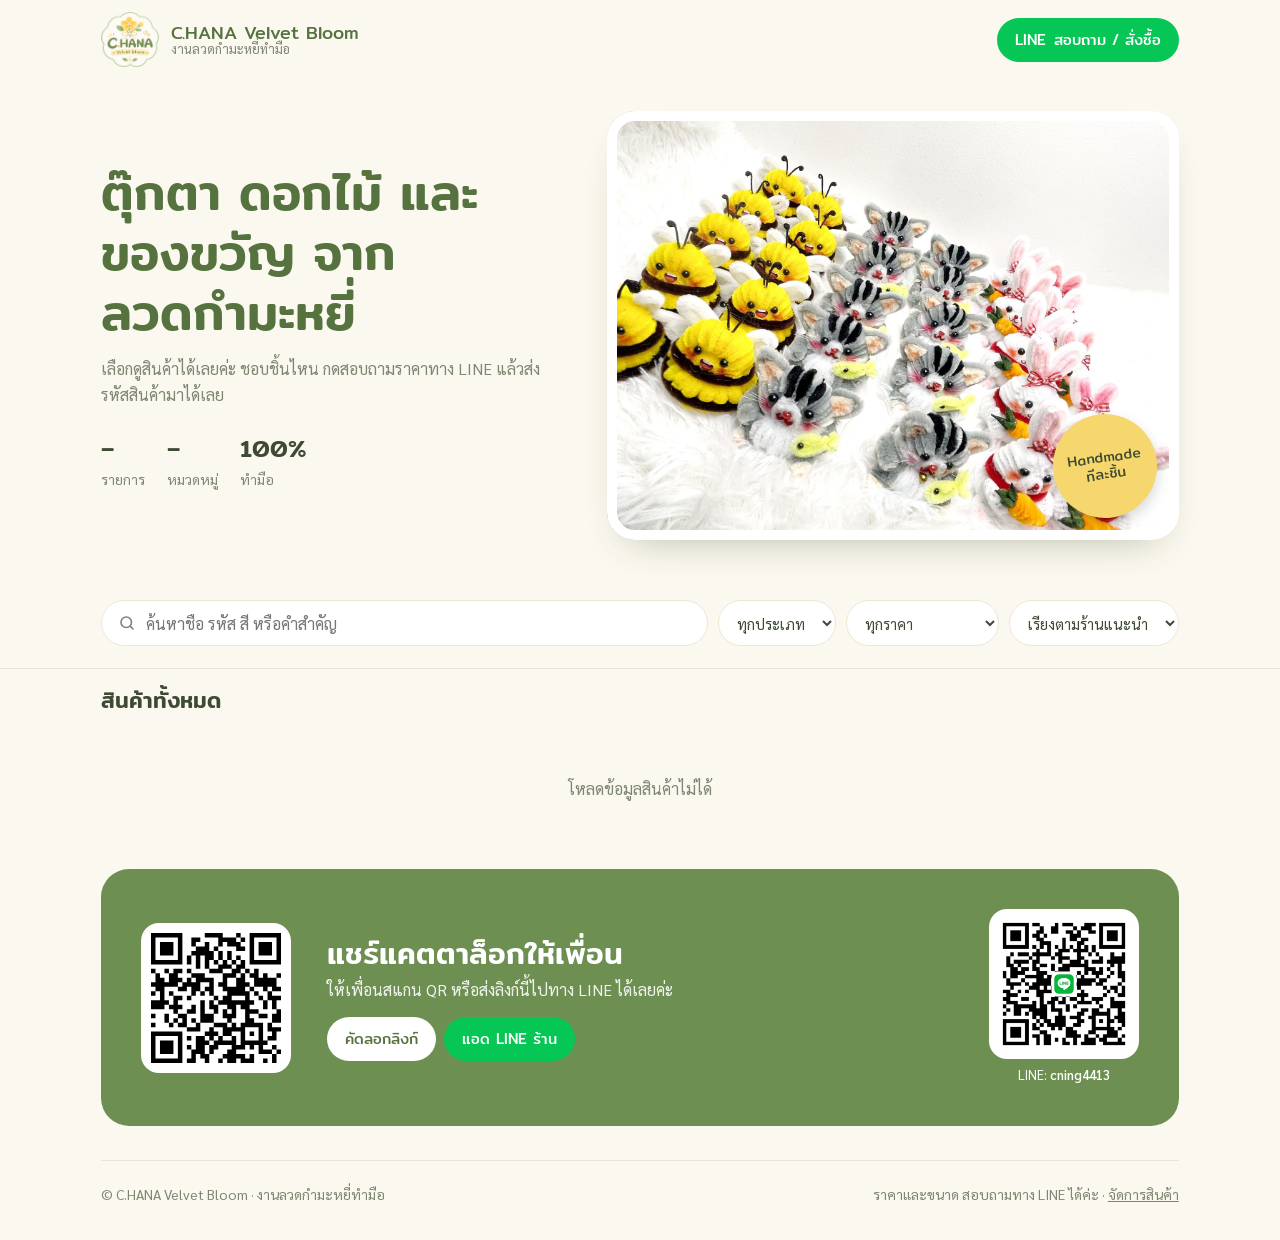
==== index.html @ e0026c67 "Add files via upload" ====
<!DOCTYPE html>
<html lang="th">
<head>
<meta charset="utf-8">
<meta name="viewport" content="width=device-width, initial-scale=1">
<title>C.HANA Velvet Bloom</title>
<meta name="description" content="แคตตาล็อกงานลวดกำมะหยี่ทำมือ ตุ๊กตา ดอกไม้ ของตกแต่ง และของขวัญ จาก C.HANA Velvet Bloom">
<meta property="og:title" content="C.HANA Velvet Bloom · Catalog">
<meta property="og:image" content="assets/hero.jpg">
<link rel="icon" href="assets/logo.png">
<link rel="stylesheet" href="assets/fonts.css">
<style>
/* VOICE: warm, gentle, handmade gift shop — soft and airy
   IDEA: a little gift-shop shelf card; each product is a tag-card
   PICTURE: real group photo of the dolls on fluffy white, framed like a shop window
   COLOUR+TYPE: sage green (logo) dominant, butter yellow accent, cream ground · Mitr + Sarabun
   LAYOUT: header, window hero, sticky search/filter bar, card grid, product sheet, share band */
:root{color-scheme:light dark;
 --bg:light-dark(#FBF8EF,#1b1f17);--card:light-dark(#fff,#252b20);--ink:light-dark(#3E4A33,#EEF1E6);--mute:light-dark(#7d8772,#a9b39d);
 --g:light-dark(#6E8F52,#9DBE7F);--gd:light-dark(#56733f,#b9d69c);--gl:light-dark(#E3ECD6,#2f3a27);--y:#F5D76E;--yl:light-dark(#FCF1C8,#4a4223);--line:light-dark(#ECE6D6,#343c2c)}
:root[data-theme=light]{color-scheme:light}:root[data-theme=dark]{color-scheme:dark}
*{box-sizing:border-box;min-width:0}
body{margin:0;background:var(--bg);color:var(--ink);font:16px/1.6 Sarabun,system-ui,sans-serif;overflow-x:clip}
h1,h2,h3,.m{font-family:Mitr,Sarabun,sans-serif;font-weight:500;line-height:1.2;margin:0}
a{color:inherit}
button,input,select{font:inherit;color:inherit}
.wrap{max-width:1180px;margin:0 auto;padding:0 max(4vw,16px)}
/* header */
header{display:flex;align-items:center;gap:12px;padding:12px 0}
header img{width:58px;height:auto}
header .nm{font-family:Mitr;font-size:18px;color:var(--gd);line-height:1.1}
header .nm small{display:block;font-family:Sarabun;font-size:13px;color:var(--mute)}
.btn{display:inline-flex;align-items:center;gap:8px;min-height:44px;padding:0 18px;border-radius:999px;border:0;cursor:pointer;text-decoration:none;font-family:Mitr;font-size:15px}
.btn.line{background:#06C755;color:#fff;margin-left:auto}
.btn.soft{background:var(--gl);color:var(--gd)}
.btn:focus-visible,input:focus-visible,select:focus-visible,.chip:focus-visible,.card:focus-visible{outline:3px solid var(--y);outline-offset:2px}
/* hero */
.hero{display:grid;grid-template-columns:minmax(0,1fr) minmax(0,1.25fr);gap:clamp(20px,4vw,48px);align-items:center;padding:clamp(12px,3vw,32px) 0 clamp(24px,4vw,48px)}
.hero h1{font-size:clamp(32px,4.6vw,50px);text-wrap:balance;color:var(--gd)}
.hero p{color:var(--mute);margin:14px 0 22px;max-width:34em}
.win{position:relative;border-radius:28px;overflow:hidden;aspect-ratio:4/3;background:var(--gl) url(assets/hero.jpg) center 55%/cover;box-shadow:0 18px 40px -24px rgba(60,80,40,.45)}
.win::after{content:"";position:absolute;inset:0;border:10px solid var(--card);border-radius:28px;pointer-events:none}
.stamp{position:absolute;right:22px;bottom:22px;background:var(--y);color:#3E4A33;border-radius:50%;width:104px;height:104px;display:grid;place-items:center;text-align:center;font-family:Mitr;font-size:14px;line-height:1.25;transform:rotate(-8deg);box-shadow:0 6px 14px rgba(0,0,0,.15)}
.stats{display:flex;gap:22px;flex-wrap:wrap;font-size:14px;color:var(--mute)}
.stats b{display:block;font-family:Mitr;font-size:24px;color:var(--ink);font-weight:500}
/* toolbar */
.bar{position:sticky;top:0;z-index:5;background:color-mix(in srgb,var(--bg) 92%,transparent);backdrop-filter:blur(8px);border-bottom:1px solid var(--line);padding:12px 0}
.bar .row{display:flex;gap:10px;flex-wrap:wrap;align-items:center}
.search{flex:1 1 260px;display:flex;align-items:center;gap:8px;background:var(--card);border:1px solid var(--line);border-radius:999px;padding:0 16px;min-height:46px}
.search input{border:0;background:none;outline:0;width:100%;font-size:16px}
select{min-height:46px;border-radius:999px;border:1px solid var(--line);background:var(--card);padding:0 14px;font-size:15px}
.chips{display:flex;gap:8px;overflow-x:auto;padding-top:10px;scrollbar-width:none}
.chip{flex:none;min-height:40px;padding:0 16px;border-radius:999px;border:1px solid var(--line);background:var(--card);cursor:pointer;font-family:Mitr;font-size:14px;white-space:nowrap}
.chip[aria-pressed=true]{background:var(--g);border-color:var(--g);color:#fff}
.chip small{opacity:.7;margin-left:4px}
/* grid */
main{padding:22px 0 40px}
.sec{display:flex;align-items:baseline;justify-content:space-between;gap:12px;margin:18px 0 14px}
.sec h2{font-size:22px}.sec span{color:var(--mute);font-size:14px}
.grid{display:grid;grid-template-columns:repeat(auto-fill,minmax(min(100%,180px),1fr));gap:18px}
.card{background:var(--card);border:1px solid var(--line);border-radius:20px;overflow:hidden;cursor:pointer;text-align:left;padding:0;display:flex;flex-direction:column;transition:transform .2s,box-shadow .2s}
.card:hover{transform:translateY(-3px);box-shadow:0 14px 28px -18px rgba(60,80,40,.5)}
.ph{position:relative;aspect-ratio:1;background:var(--gl) center/cover}
.tags{position:absolute;left:10px;top:10px;display:flex;gap:6px;flex-wrap:wrap}
.tag{background:var(--y);color:#3E4A33;font-family:Mitr;font-size:12px;padding:3px 10px;border-radius:999px}
.tag.featured{background:var(--g);color:#fff}.tag.custom{background:#fff;color:var(--gd)}
.cnt{position:absolute;right:10px;bottom:10px;background:rgba(0,0,0,.45);color:#fff;font-size:12px;padding:2px 8px;border-radius:999px}
.cb{padding:12px 14px 16px;display:flex;flex-direction:column;gap:2px;flex:1}
.cd{font-family:Mitr;font-size:12px;color:var(--g);letter-spacing:.04em}
.cb h3{font-size:16.5px}
.pr{margin-top:auto;padding-top:8px;font-family:Mitr;font-size:16px;color:var(--gd);white-space:nowrap}
.pr.ask{font-size:14px;color:var(--mute)}
.empty{grid-column:1/-1;text-align:center;padding:48px 16px;color:var(--mute)}
/* modal */
dialog{border:0;padding:0;border-radius:24px;max-width:min(920px,94vw);width:100%;max-height:92dvh;overflow:auto;overscroll-behavior:contain;background:var(--card);color:var(--ink)}
dialog::backdrop{background:rgba(30,40,25,.55)}
.sheet{display:grid;grid-template-columns:minmax(0,1.1fr) minmax(0,1fr)}
.gal{padding:16px}
.big{aspect-ratio:1;border-radius:16px;background:var(--gl) center/cover;touch-action:pan-y}
.thumbs{display:flex;gap:8px;margin-top:10px;overflow-x:auto}
.thumbs button{flex:none;width:64px;height:64px;border-radius:12px;border:2px solid transparent;background:center/cover;cursor:pointer;padding:0}
.thumbs button[aria-current=true]{border-color:var(--g)}
.info{padding:24px 24px 24px 8px;display:flex;flex-direction:column;gap:10px}
.info h2{font-size:clamp(22px,3vw,28px)}
.info .en{color:var(--mute);margin-top:-6px}
.info .big-pr{font-family:Mitr;font-size:24px;color:var(--gd)}
dl{display:grid;grid-template-columns:auto 1fr;gap:6px 14px;margin:4px 0;font-size:15px}
dt{color:var(--mute)}dd{margin:0}
.x{position:absolute;right:12px;top:12px;width:44px;height:44px;border-radius:50%;border:0;background:var(--card);box-shadow:0 2px 8px rgba(0,0,0,.15);cursor:pointer;font-size:22px;z-index:2}
.acts{display:flex;gap:8px;flex-wrap:wrap;margin-top:auto}
.toast{position:fixed;left:50%;bottom:24px;transform:translateX(-50%);background:var(--ink);color:var(--bg);padding:10px 18px;border-radius:999px;font-size:14px;opacity:0;transition:opacity .2s;pointer-events:none;z-index:50}
.toast.on{opacity:1}
/* share */
.share{background:var(--g);color:#fff;border-radius:28px;padding:clamp(22px,4vw,40px);display:grid;grid-template-columns:auto 1fr auto;gap:clamp(16px,3vw,36px);align-items:center;margin:20px 0 34px}
.share h2{font-size:clamp(22px,3vw,30px)}.share p{margin:6px 0 14px;opacity:.9}
.qr{background:#fff;border-radius:18px;padding:10px;width:150px;height:150px;display:grid;place-items:center}
.qr img,.qr canvas,.qr svg{width:130px;height:130px;display:block}
.share .qrl{text-align:center;font-size:13px}
.share .btn.soft{background:#fff;color:var(--gd)}
footer{border-top:1px solid var(--line);padding:22px 0 34px;color:var(--mute);font-size:14px;display:flex;justify-content:space-between;gap:12px;flex-wrap:wrap}
@media(max-width:760px){.sheet{grid-template-columns:1fr}.info{padding:4px 20px 22px}.share{grid-template-columns:1fr;text-align:center}.qr{margin:0 auto}}
@media(max-width:600px){.grid{grid-template-columns:repeat(2,minmax(0,1fr));gap:10px}.cb{padding:10px 10px 12px}.cb h3{font-size:14.5px}.pr{font-size:14px}.pr.ask{font-size:12.5px}.bar .row{display:grid;grid-template-columns:repeat(3,minmax(0,1fr));gap:8px}.search{grid-column:1/-1}select{font-size:14px;padding:0 8px;min-height:42px}.hero{grid-template-columns:1fr}.hero .win{order:-1}header .nm small{display:none}.btn.line span{display:none}.stamp{width:84px;height:84px;font-size:12px}}
@media(prefers-reduced-motion:reduce){.card{transition:none}.card:hover{transform:none}}
</style>
</head>
<body>
<div class="wrap">
  <header>
    <img src="assets/logo.png" alt="โลโก้ C.HANA Velvet Bloom">
    <div class="nm">C.HANA Velvet Bloom<small>งานลวดกำมะหยี่ทำมือ</small></div>
    <a class="btn line" id="lineTop" href="#" target="_blank" rel="noopener">LINE <span>สอบถาม / สั่งซื้อ</span></a>
  </header>
  <section class="hero">
    <div>
      <h1>ตุ๊กตา ดอกไม้ และของขวัญ จากลวดกำมะหยี่</h1>
      <p>เลือกดูสินค้าได้เลยค่ะ ชอบชิ้นไหน กดสอบถามราคาทาง LINE แล้วส่งรหัสสินค้ามาได้เลย</p>
      <div class="stats"><div><b id="stCount">–</b>รายการ</div><div><b id="stCat">–</b>หมวดหมู่</div><div><b>100%</b>ทำมือ</div></div>
    </div>
    <div class="win" role="img" aria-label="ตุ๊กตาลวดกำมะหยี่ของร้าน วางรวมกันบนพรมขนนุ่ม"><div class="stamp">Handmade<br>ทีละชิ้น</div></div>
  </section>
</div>

<div class="bar"><div class="wrap">
  <div class="row">
    <label class="search"><svg width="18" height="18" viewBox="0 0 24 24" fill="none" stroke="currentColor" stroke-width="2.2" stroke-linecap="round" aria-hidden="true" style="flex:none;color:var(--mute)"><circle cx="11" cy="11" r="7"/><path d="m20 20-3.5-3.5"/></svg><input id="q" type="search" placeholder="ค้นหาชื่อ รหัส สี หรือคำสำคัญ" aria-label="ค้นหาสินค้า"></label>
    <select id="flag" aria-label="ประเภท"><option value="">ทุกประเภท</option><option value="new">มาใหม่</option><option value="featured">แนะนำ</option><option value="custom">สั่งทำได้</option></select>
    <select id="price" aria-label="ช่วงราคา"><option value="">ทุกราคา</option><option value="0-299">ต่ำกว่า 300 บาท</option><option value="300-799">300–799 บาท</option><option value="800-1999">800–1,999 บาท</option><option value="2000-">2,000 บาทขึ้นไป</option></select>
    <select id="sort" aria-label="เรียงลำดับ"><option value="">เรียงตามร้านแนะนำ</option><option value="pa">ราคา น้อย → มาก</option><option value="pd">ราคา มาก → น้อย</option><option value="name">ชื่อ ก–ฮ</option></select>
  </div>
  <div class="chips" id="chips" role="toolbar" aria-label="หมวดหมู่"></div>
</div></div>

<main class="wrap">
  <div class="sec"><h2 id="secT">สินค้าทั้งหมด</h2><span id="secN"></span></div>
  <div class="grid" id="grid"><div class="empty">กำลังโหลดสินค้า…</div></div>

  <section class="share" aria-label="แชร์แคตตาล็อก">
    <div class="qr" id="qrBox" aria-label="QR Code ของแคตตาล็อกนี้"></div>
    <div>
      <h2>แชร์แคตตาล็อกให้เพื่อน</h2>
      <p>ให้เพื่อนสแกน QR หรือส่งลิงก์นี้ไปทาง LINE ได้เลยค่ะ</p>
      <div class="acts"><button class="btn soft" id="copyLink">คัดลอกลิงก์</button><a class="btn line" id="lineBottom" href="#" target="_blank" rel="noopener" style="margin:0">แอด LINE ร้าน</a></div>
    </div>
    <div class="qrl"><div class="qr"><img src="assets/line-qr.png" alt="QR LINE ของร้าน"></div><div style="margin-top:6px">LINE: <b id="lid"></b></div></div>
  </section>
</main>

<div class="wrap"><footer><span>© C.HANA Velvet Bloom · งานลวดกำมะหยี่ทำมือ</span><span>ราคาและขนาด สอบถามทาง LINE ได้ค่ะ · <a href="admin.html" style="color:var(--mute)">จัดการสินค้า</a></span></footer></div>

<dialog id="dlg" aria-label="รายละเอียดสินค้า"><button class="x" id="dx" aria-label="ปิด">×</button><div id="dbody"></div></dialog>
<div class="toast" id="toast" role="status"></div>

<script src="assets/qrcode.js"></script>
<script src="assets/common.js"></script>
<script>
{
const $ = s => document.querySelector(s);
let all = [], cat = '';
const st = { q: '', flag: '', price: '', sort: '' };
const img = f => SHOP.imageDir + encodeURIComponent(f);
const money = p => p.priceNum ? '฿' + p.priceNum.toLocaleString('th-TH') : '';
['lineTop', 'lineBottom'].forEach(id => $('#' + id).href = SHOP.lineUrl);
$('#lid').textContent = SHOP.lineId;

function toast(t) { const e = $('#toast'); e.textContent = t; e.classList.add('on'); clearTimeout(toast.t); toast.t = setTimeout(() => e.classList.remove('on'), 1800); }
async function copy(t, msg) { try { await navigator.clipboard.writeText(t); toast(msg); } catch (e) { toast('คัดลอกไม่ได้ ลองกดค้างที่ลิงก์แทนนะคะ'); } }

function chips() {
  const cats = [...new Set(all.map(p => p.category).filter(Boolean))];
  $('#stCat').textContent = cats.length; $('#stCount').textContent = all.length;
  const n = c => all.filter(p => !c || p.category === c).length;
  $('#chips').innerHTML = ['', ...cats].map(c => `<button class="chip" data-c="${esc(c)}" aria-pressed="${c === cat}">${c ? esc(c) : 'ทั้งหมด'}<small>${n(c)}</small></button>`).join('');
}
function list() {
  const q = st.q.toLowerCase().trim();
  let r = all.filter(p => (!cat || p.category === cat) && (!st.flag || p.flagList.includes(st.flag)));
  if (q) r = r.filter(p => [p.code, p.name, p.name_en, p.category, p.colors, p.materials, p.description].join(' ').toLowerCase().includes(q));
  if (st.price) { const [a, b] = st.price.split('-').map(Number); r = r.filter(p => p.priceNum && p.priceNum >= a && (!b || p.priceNum <= b)); }
  if (st.sort === 'pa') r.sort((a, b) => (a.priceNum || 1e9) - (b.priceNum || 1e9));
  if (st.sort === 'pd') r.sort((a, b) => b.priceNum - a.priceNum);
  if (st.sort === 'name') r.sort((a, b) => a.name.localeCompare(b.name, 'th'));
  return r;
}
function render() {
  const r = list();
  $('#secT').textContent = cat || 'สินค้าทั้งหมด';
  $('#secN').textContent = r.length + ' รายการ';
  $('#grid').innerHTML = r.length ? r.map(p => `
    <button class="card" data-code="${esc(p.code)}" aria-label="${esc(p.name)}">
      <div class="ph" style="background-image:url('${p.imgs[0] ? img(p.imgs[0]) : 'assets/logo.png'}')">
        <div class="tags">${p.flagList.map(f => FLAG_LABEL[f] ? `<span class="tag ${f}">${FLAG_LABEL[f]}</span>` : '').join('')}</div>
        ${p.imgs.length > 1 ? `<span class="cnt">${p.imgs.length} รูป</span>` : ''}
      </div>
      <div class="cb"><span class="cd">${esc(p.code)}</span><h3>${esc(p.name)}</h3>
      ${money(p) ? `<span class="pr">${money(p)}</span>` : `<span class="pr ask">สอบถามราคาทาง LINE</span>`}</div>
    </button>`).join('') : `<div class="empty">ไม่พบสินค้าที่ค้นหา ลองคำอื่น หรือกด “ทั้งหมด” ดูนะคะ</div>`;
}
function openP(code, push = true) {
  const p = all.find(x => x.code === code); if (!p) return;
  let i = 0;
  const body = $('#dbody');
  const draw = () => {
    body.innerHTML = `<div class="sheet">
      <div class="gal"><div class="big" id="big" style="background-image:url('${p.imgs[i] ? img(p.imgs[i]) : 'assets/logo.png'}')" role="img" aria-label="${esc(p.name)} รูปที่ ${i + 1}"></div>
        ${p.imgs.length > 1 ? `<div class="thumbs">${p.imgs.map((f, k) => `<button data-i="${k}" aria-current="${k === i}" aria-label="ดูรูปที่ ${k + 1}" style="background-image:url('${img(f)}')"></button>`).join('')}</div>` : ''}</div>
      <div class="info">
        <span class="cd">${esc(p.code)} · ${esc(p.category)}</span>
        <h2>${esc(p.name)}</h2>${p.name_en ? `<div class="en">${esc(p.name_en)}</div>` : ''}
        <div class="tags" style="position:static">${p.flagList.map(f => FLAG_LABEL[f] ? `<span class="tag ${f}">${FLAG_LABEL[f]}</span>` : '').join('')}</div>
        <div class="big-pr">${money(p) || '<span style="font-size:17px;color:var(--mute)">ราคา สอบถามทาง LINE</span>'}</div>
        <p style="margin:0">${esc(p.description)}</p>
        <dl>${[['ขนาด', p.size || 'สอบถามทาง LINE'], ['สี', p.colors], ['วัสดุ', p.materials]].filter(x => x[1]).map(x => `<dt>${x[0]}</dt><dd>${esc(x[1])}</dd>`).join('')}</dl>
        <div class="acts"><a class="btn line" style="margin:0" href="${SHOP.lineUrl}" target="_blank" rel="noopener">สอบถามทาง LINE</a><button class="btn soft" id="cc">คัดลอกรหัส ${esc(p.code)}</button></div>
        <small style="color:var(--mute)">ส่งรหัสสินค้าทาง LINE (ID: ${esc(SHOP.lineId)}) จะได้คำตอบเร็วขึ้นค่ะ</small>
      </div></div>`;
    body.querySelectorAll('.thumbs button').forEach(b => b.onclick = () => { i = +b.dataset.i; draw(); });
    $('#cc').onclick = () => copy(`สนใจสินค้า ${p.code} ${p.name}`, 'คัดลอกแล้ว นำไปวางในแชท LINE ได้เลย');
    let x0 = null; const big = $('#big');
    big.addEventListener('touchstart', e => x0 = e.touches[0].clientX, { passive: true });
    big.addEventListener('touchend', e => { if (x0 == null || p.imgs.length < 2) return; const dx = e.changedTouches[0].clientX - x0; if (Math.abs(dx) > 40) { i = (i + (dx < 0 ? 1 : -1) + p.imgs.length) % p.imgs.length; draw(); } x0 = null; });
  };
  draw();
  if (!$('#dlg').open) $('#dlg').showModal();
  if (push) location.hash = 'p-' + p.code;
}
function closeP() { $('#dlg').close(); }
$('#dlg').addEventListener('close', () => { if (location.hash.startsWith('#p-')) history.replaceState(null, '', location.pathname + location.search); });
$('#dx').onclick = closeP;
$('#dlg').addEventListener('click', e => { if (e.target.id === 'dlg') closeP(); });
$('#grid').addEventListener('click', e => { const c = e.target.closest('.card'); if (c) openP(c.dataset.code); });
$('#chips').addEventListener('click', e => { const c = e.target.closest('.chip'); if (!c) return; cat = c.dataset.c; chips(); render(); });
['q', 'flag', 'price', 'sort'].forEach(k => $('#' + k).addEventListener('input', e => { st[k] = e.target.value; render(); }));
window.addEventListener('hashchange', () => { const h = location.hash; if (h.startsWith('#p-')) openP(h.slice(3), false); else if ($('#dlg').open) closeP(); });

function siteUrl() { return location.href.split('#')[0]; }
$('#copyLink').onclick = () => copy(siteUrl(), 'คัดลอกลิงก์แล้ว');
function qr() {
  if (typeof qrcode !== 'function') { $('#qrBox').textContent = 'QR'; return; }
  const q = qrcode(0, 'M'); q.addData(siteUrl()); q.make();
  $('#qrBox').innerHTML = q.createSvgTag({ cellSize: 4, margin: 0, scalable: true });
}

loadProducts().then(ps => {
  all = ps.filter(p => !p.hidden && p.code && p.name);
  chips(); render(); qr();
  if (location.hash.startsWith('#p-')) openP(location.hash.slice(3), false);
}).catch(e => { $('#grid').innerHTML = `<div class="empty">${esc(e.message)}</div>`; qr(); });
}
</script>
</body>
</html>
---- assets/fonts.css ----
@font-face{font-family:Mitr;font-weight:400;font-display:swap;src:url(fonts/mitr-thai-400-normal.woff2) format("woff2");unicode-range:U+0E00-0E7F,U+200C-200D}
@font-face{font-family:Mitr;font-weight:400;font-display:swap;src:url(fonts/mitr-latin-400-normal.woff2) format("woff2");unicode-range:U+0000-00FF,U+2000-206F,U+20AC,U+2122}
@font-face{font-family:Mitr;font-weight:500;font-display:swap;src:url(fonts/mitr-thai-500-normal.woff2) format("woff2");unicode-range:U+0E00-0E7F,U+200C-200D}
@font-face{font-family:Mitr;font-weight:500;font-display:swap;src:url(fonts/mitr-latin-500-normal.woff2) format("woff2");unicode-range:U+0000-00FF,U+2000-206F,U+20AC,U+2122}
@font-face{font-family:Sarabun;font-weight:400;font-display:swap;src:url(fonts/sarabun-thai-400-normal.woff2) format("woff2");unicode-range:U+0E00-0E7F,U+200C-200D}
@font-face{font-family:Sarabun;font-weight:400;font-display:swap;src:url(fonts/sarabun-latin-400-normal.woff2) format("woff2");unicode-range:U+0000-00FF,U+2000-206F,U+20AC,U+2122}
@font-face{font-family:Sarabun;font-weight:600;font-display:swap;src:url(fonts/sarabun-thai-600-normal.woff2) format("woff2");unicode-range:U+0E00-0E7F,U+200C-200D}
@font-face{font-family:Sarabun;font-weight:600;font-display:swap;src:url(fonts/sarabun-latin-600-normal.woff2) format("woff2");unicode-range:U+0000-00FF,U+2000-206F,U+20AC,U+2122}
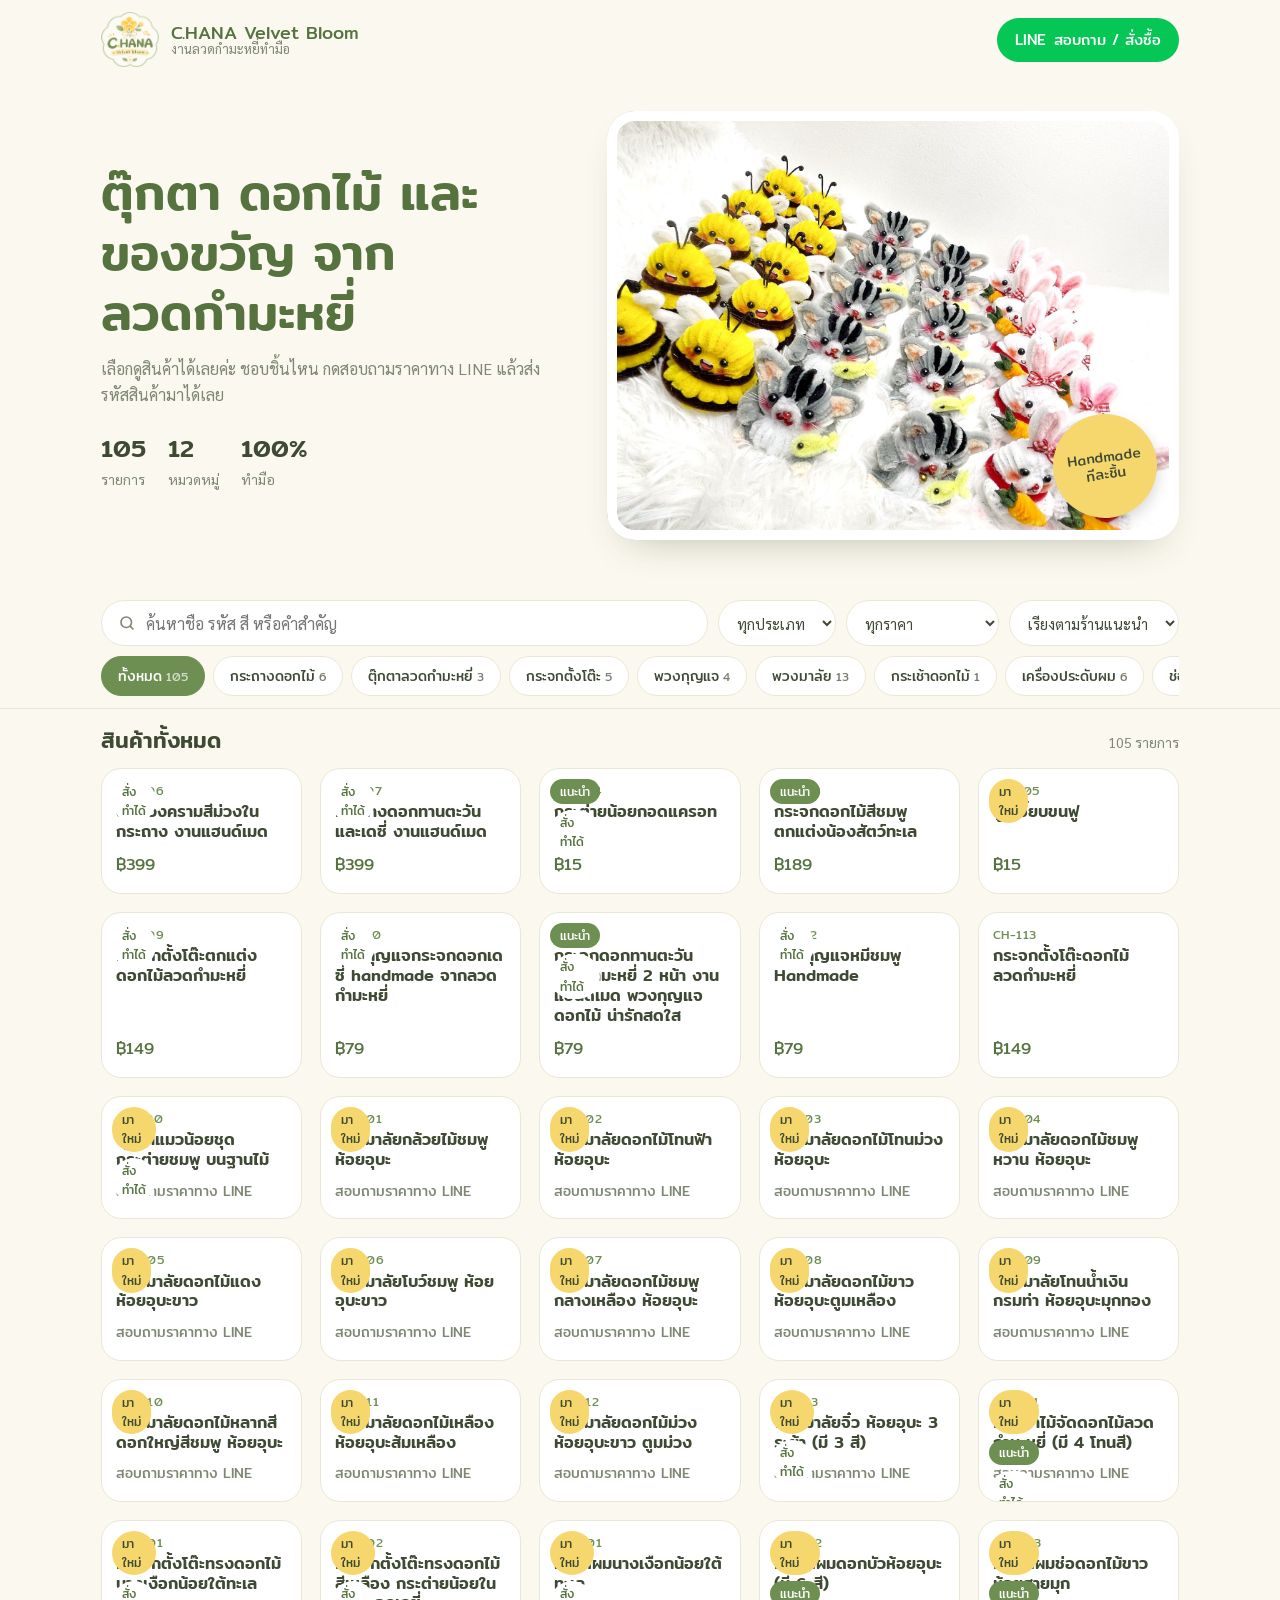
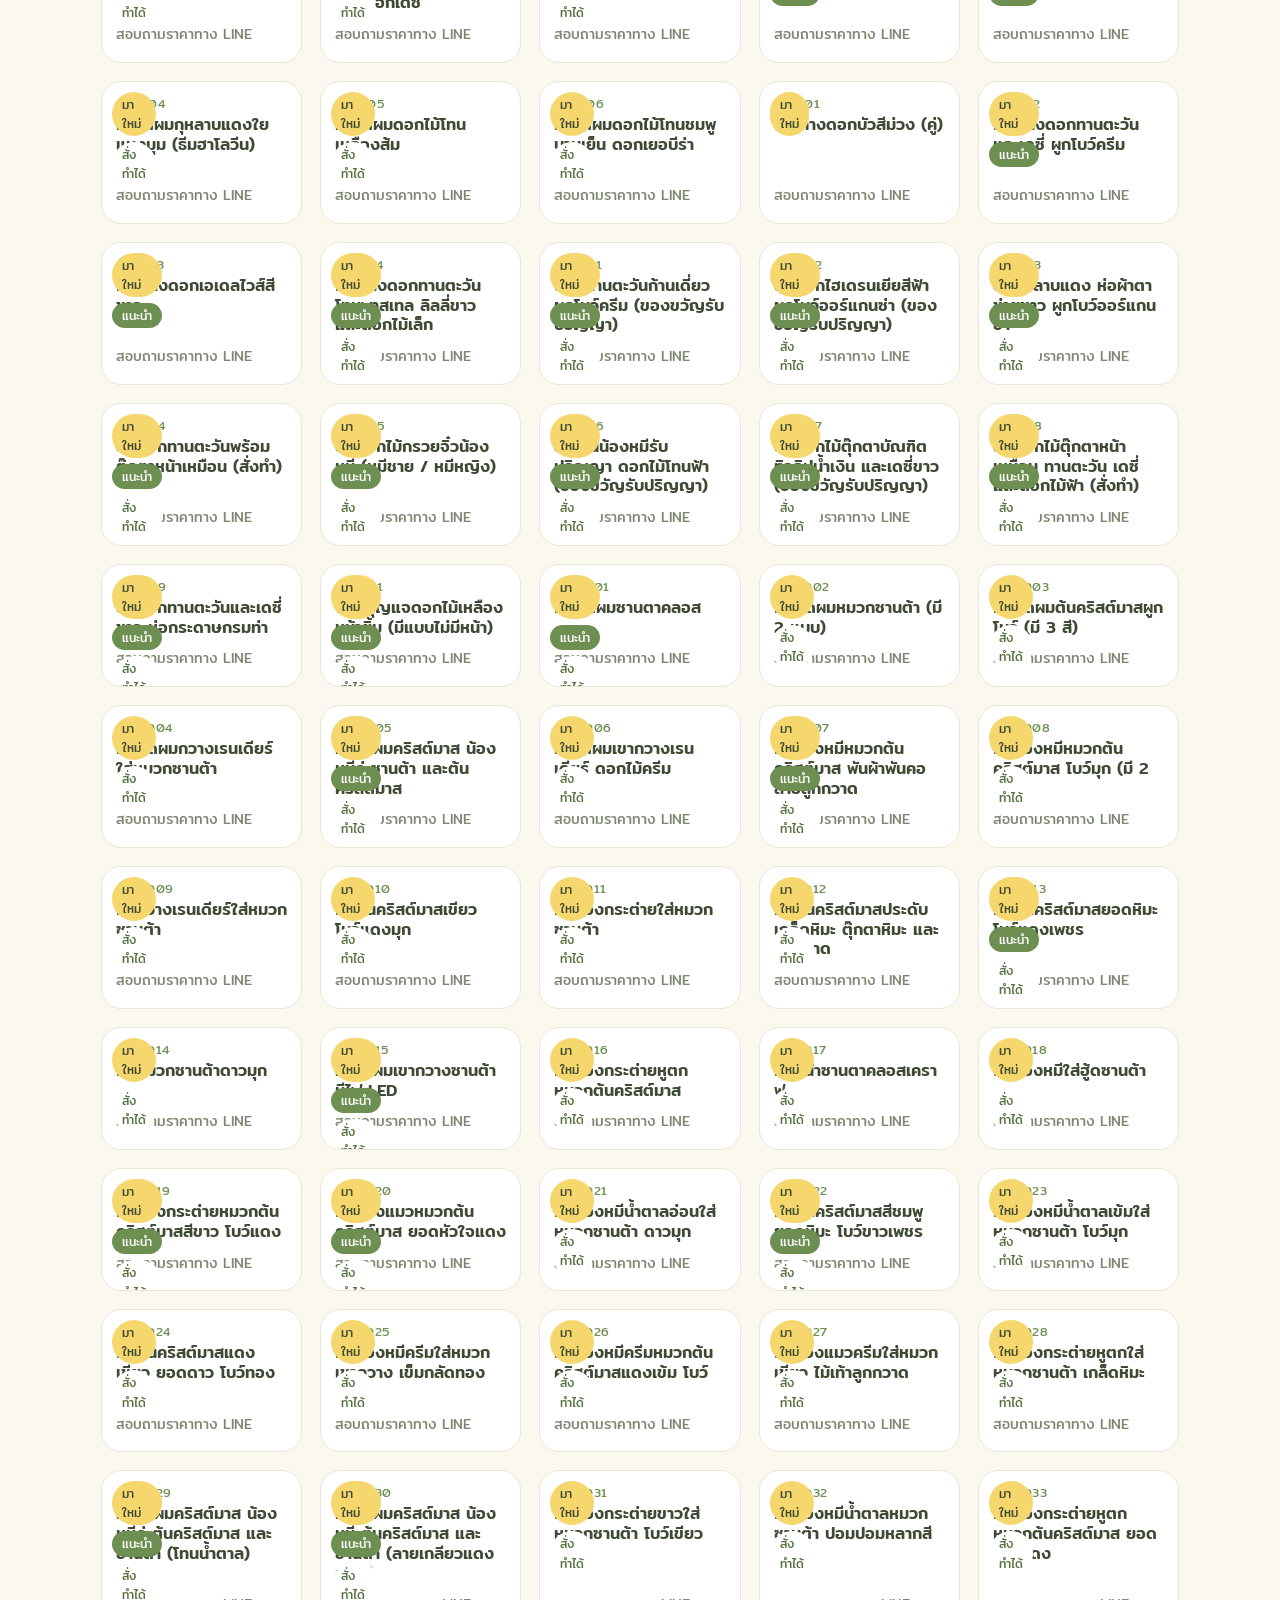
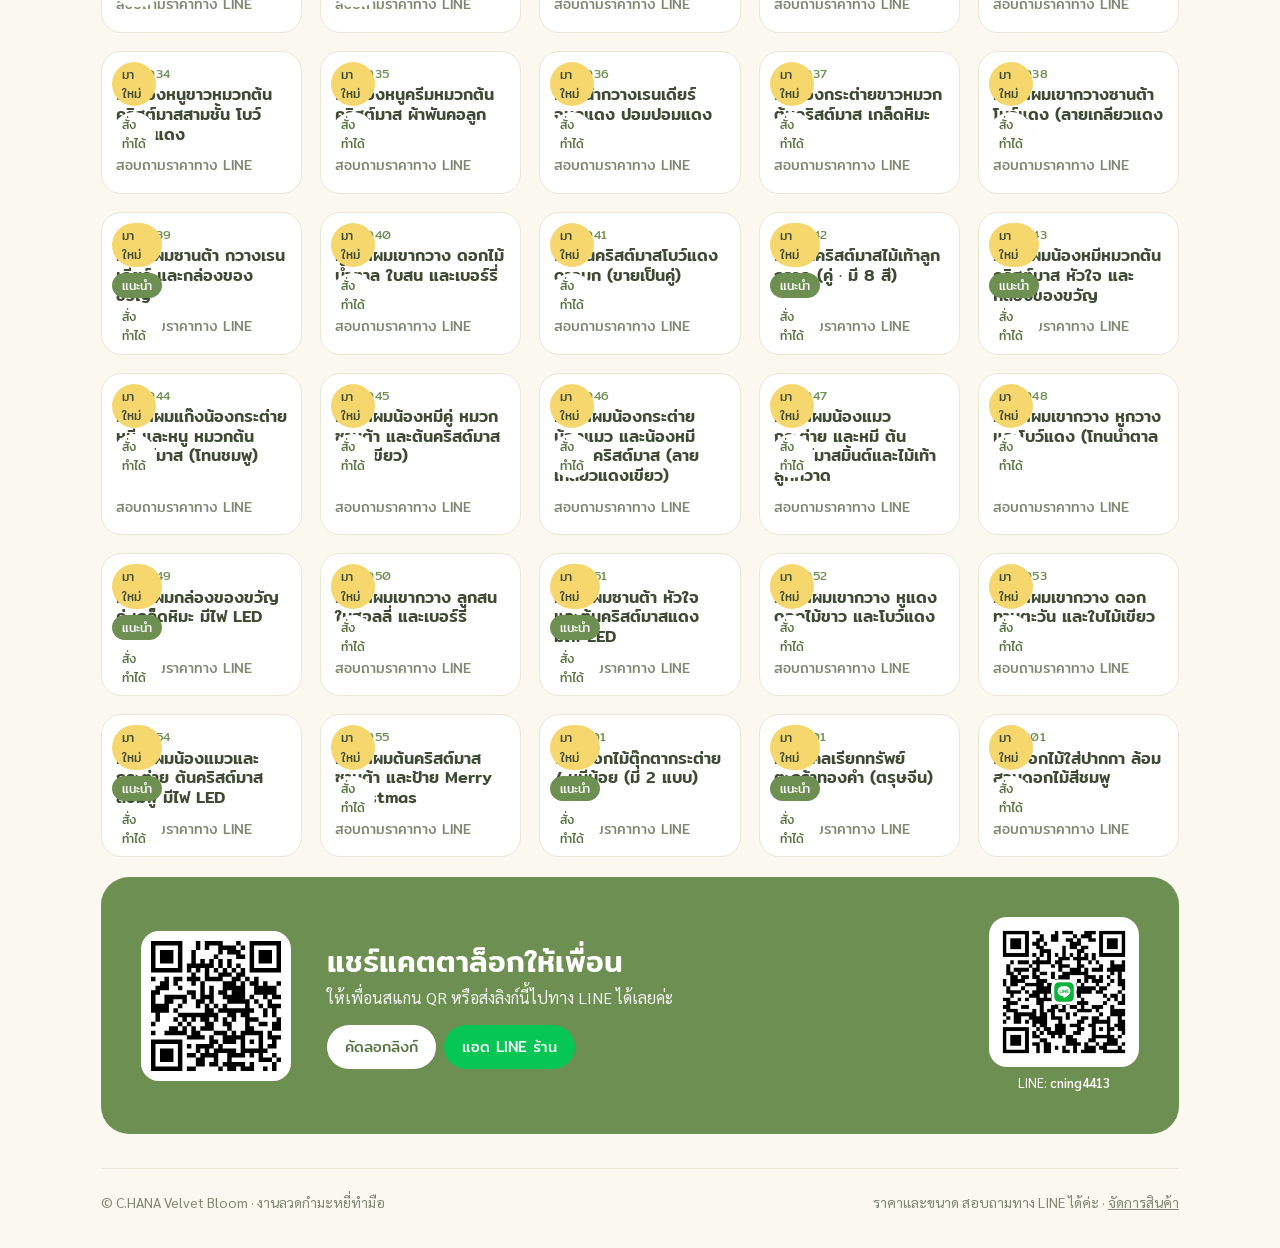
==== commit cd877d75: "Add files via upload" ====
--- a/index.html
+++ b/index.html
@@ -209,6 +209,7 @@
         <div class="tags" style="position:static">${p.flagList.map(f => FLAG_LABEL[f] ? `<span class="tag ${f}">${FLAG_LABEL[f]}</span>` : '').join('')}</div>
         <div class="big-pr">${money(p) || '<span style="font-size:17px;color:var(--mute)">ราคา สอบถามทาง LINE</span>'}</div>
         <p style="margin:0">${esc(p.description)}</p>
+        <div style="margin:10px 0 0;padding:9px 12px;border-radius:12px;background:#F5EFD6;color:#55683F;font-size:14px;line-height:1.5">✿ ทุกชิ้นงาน<b>ปรับเปลี่ยนสี</b> หรือ<b> Custom </b>ตามที่ต้องการได้<br>✿ <b>เพิ่มไฟ LED</b> ได้ +20 บาท<br>ทักสอบถามทาง LINE ได้เลยค่ะ</div>
         <dl>${[['ขนาด', p.size || 'สอบถามทาง LINE'], ['สี', p.colors], ['วัสดุ', p.materials]].filter(x => x[1]).map(x => `<dt>${x[0]}</dt><dd>${esc(x[1])}</dd>`).join('')}</dl>
         <div class="acts"><a class="btn line" style="margin:0" href="${SHOP.lineUrl}" target="_blank" rel="noopener">สอบถามทาง LINE</a><button class="btn soft" id="cc">คัดลอกรหัส ${esc(p.code)}</button></div>
         <small style="color:var(--mute)">ส่งรหัสสินค้าทาง LINE (ID: ${esc(SHOP.lineId)}) จะได้คำตอบเร็วขึ้นค่ะ</small>
